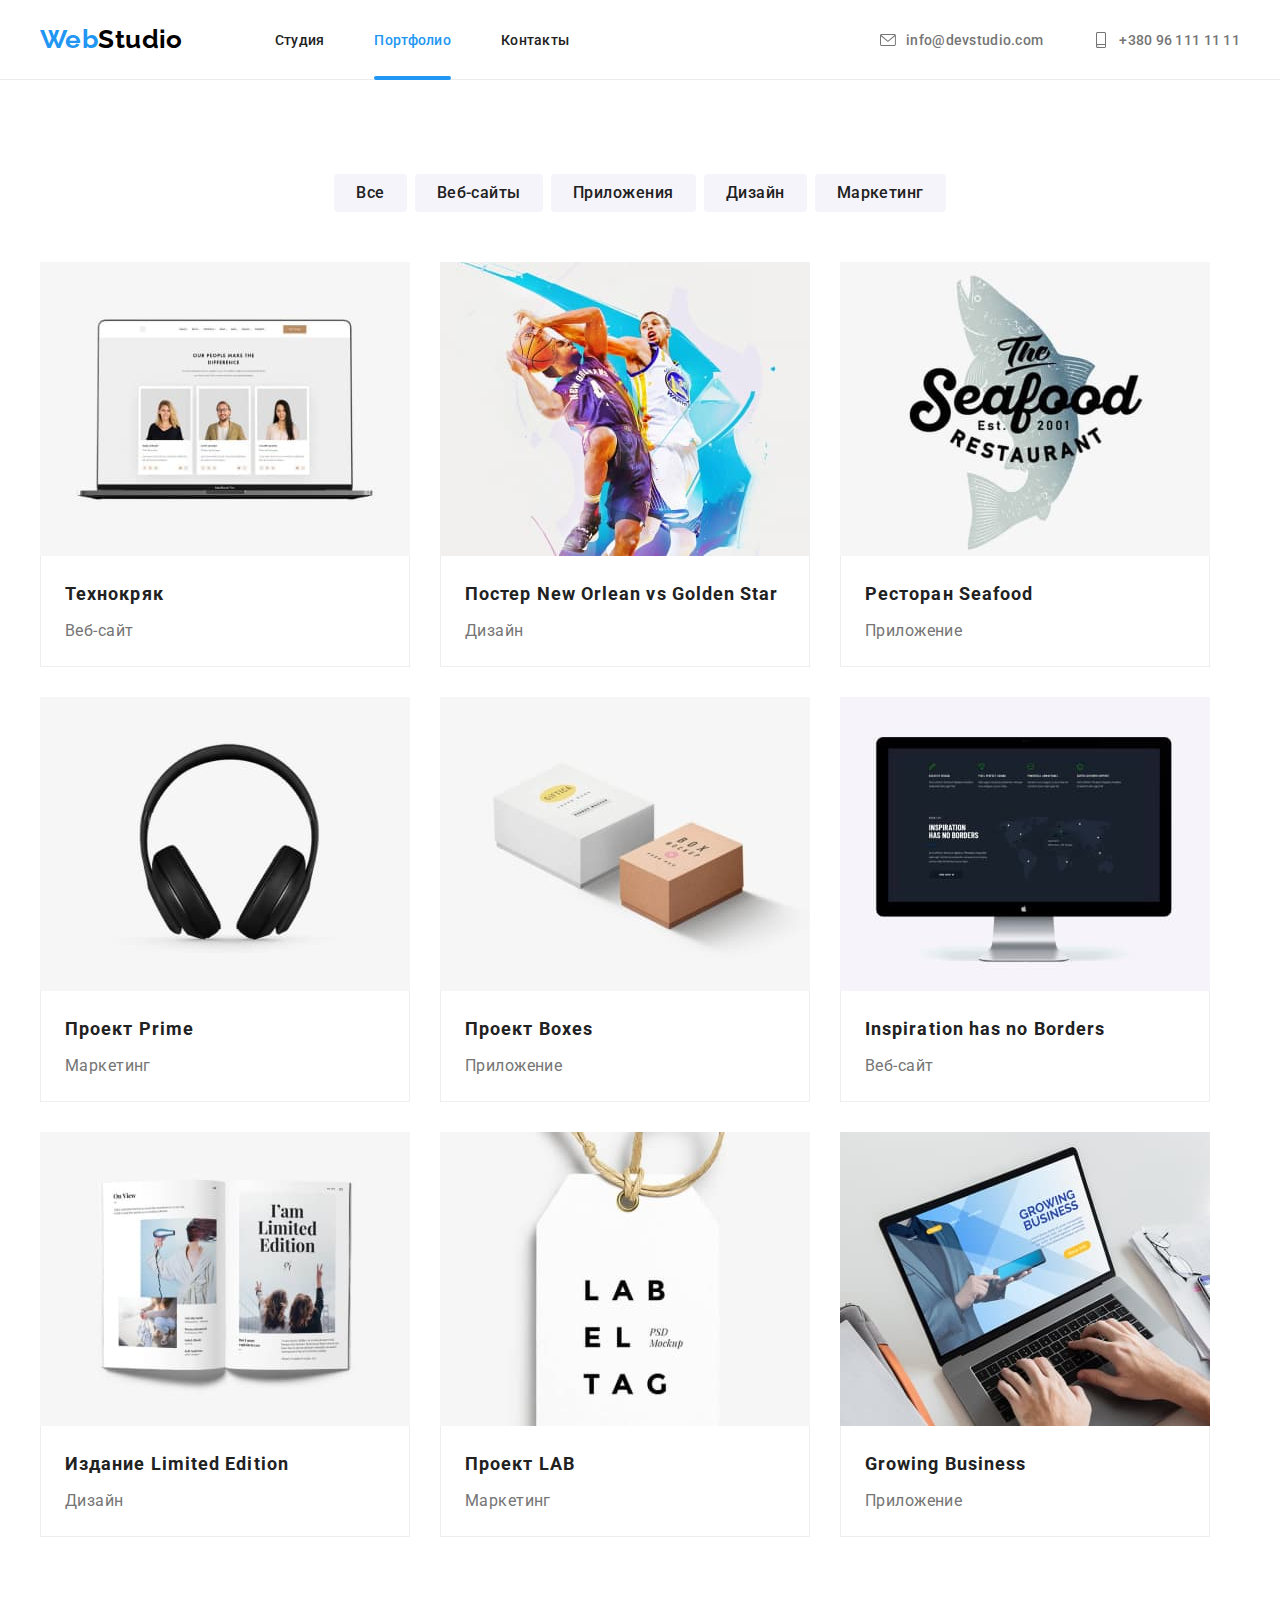
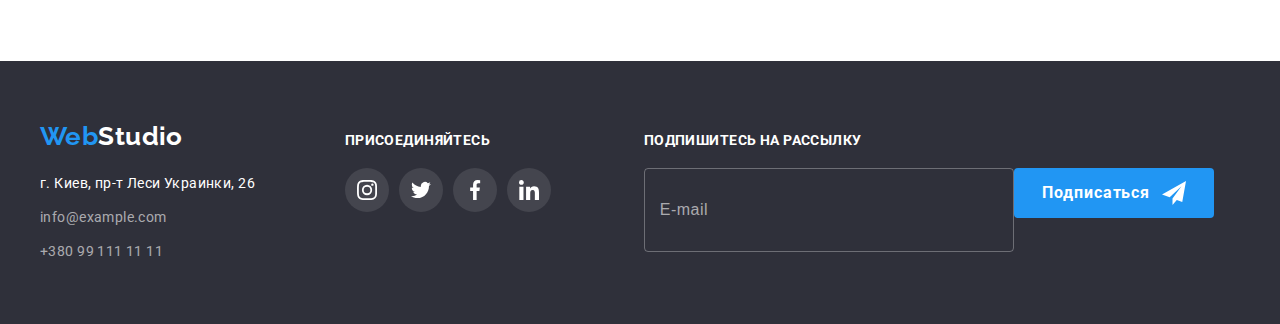
==== portfolio.html @ 71ddb33f "добавляет настройки json для sass compiler" ====
<!DOCTYPE html>
<html lang="ru">
  <head>
    <meta charset="UTF-8" />
    <meta name="viewport" content="width=device-width, initial-scale=1.0" />
    <title>Портфолио</title>
    <link
      rel="stylesheet"
      href="https://cdnjs.cloudflare.com/ajax/libs/modern-normalize/1.0.0/modern-normalize.css"
      integrity="sha512-Zx6MlUMKSVJoQ+83OwhdILe8cSEsCzfqThJd7J/VA2UrK6Ctj85p+xzqfyuNXE5B1k25uUdmJ2OzItbBy9GHAQ=="
      crossorigin="anonymous"
    />
    <link rel="preconnect" href="https://fonts.gstatic.com" />
    <link
      href="https://fonts.googleapis.com/css2?family=Raleway:wght@700&family=Roboto:wght@400;500;700;900&display=swap"
      rel="stylesheet"
    />
    <link rel="stylesheet" href="./css/styles.css" />
  </head>
  <body>
    <!-- HEADER -->
    <header>
      <div class="header-container">
        <nav class="nav-container">
          <a href="./index.html" class="logo link"
            >Web<span class="logo-second-part">Studio</span></a
          >
          <ul class="site-navigation list">
            <li class="items">
              <a href="./index.html" class="link">Студия</a>
            </li>
            <li class="items">
              <a href="./portfolio.html" class="link active">Портфолио</a>
            </li>
            <li class="items"><a href="" class="link">Контакты</a></li>
          </ul>
        </nav>
        <ul class="contacts list">
          <li class="items">
            <a href="mailto:info@devstudio.com" class="link">
              <svg class="icons">
                <use href="./img/studio/svg/sprite.svg#icon-envelope"></use>
              </svg>
              info@devstudio.com</a
            >
          </li>
          <li class="items">
            <a href="tel:+380961111111" class="link">
              <svg class="icons">
                <use href="./img/studio/svg/sprite.svg#icon-smartphone"></use>
              </svg>
              +380 96 111 11 11</a
            >
          </li>
        </ul>
      </div>
    </header>
    <!-- OUR PROJECTS -->
    <main class="portfolio-section">
      <div class="portfolio-container">
        <h1 class="visually-hidden">Наши проекты</h1>
        <ul class="filter list">
          <li class="items">
            <button type="button" class="modal-button">Все</button>
          </li>
          <li class="items">
            <button type="button" class="modal-button">Веб-сайты</button>
          </li>
          <li class="items">
            <button type="button" class="modal-button">Приложения</button>
          </li>
          <li class="items">
            <button type="button" class="modal-button">Дизайн</button>
          </li>
          <li class="items">
            <button type="button" class="modal-button">Маркетинг</button>
          </li>
        </ul>
        <ul class="examples list">
          <li class="items">
            <a href="" target="_blank" class="link">
              <div class="wrapper">
                <img
                  src="./img/portfolio/our-projects/technokryack.jpg"
                  alt="Пример веб-сайта Технокряк"
                  width="370"
                  height="294"
                />
                <p class="overlay">
                  Технокряк это современная площадка распространения
                  коронавируса. Компании используют эту платформу для цифрового
                  шпионажа и атак на защищённые сервера конкурентов.
                </p>
              </div>
              <div class="card-content">
                <h2 class="title">Технокряк</h2>
                <p>Веб-сайт</p>
              </div>
            </a>
          </li>
          <li class="items">
            <a href="" target="_blank" class="link">
              <div class="wrapper">
                <img
                  src="./img/portfolio/our-projects/newOrleanVsGoldenStar.jpg"
                  alt="Дизайн баскетбольного постера"
                  width="370"
                  height="294"
                />
                <p class="overlay">
                  Технокряк это современная площадка распространения
                  коронавируса. Компании используют эту платформу для цифрового
                  шпионажа и атак на защищённые сервера конкурентов.
                </p>
              </div>
              <div class="card-content">
                <h2 class="title">Постер New Orlean vs Golden Star</h2>
                <p>Дизайн</p>
              </div>
            </a>
          </li>
          <li class="items">
            <a href="" target="_blank" class="link">
              <div class="wrapper">
                <img
                  src="./img/portfolio/our-projects/seafood.jpg"
                  alt="Пример приложения для ресторана"
                  width="370"
                  height="294"
                />
                <p class="overlay">
                  Технокряк это современная площадка распространения
                  коронавируса. Компании используют эту платформу для цифрового
                  шпионажа и атак на защищённые сервера конкурентов.
                </p>
              </div>
              <div class="card-content">
                <h2 class="title">Ресторан Seafood</h2>
                <p>Приложение</p>
              </div>
            </a>
          </li>
          <li class="items">
            <a href="" target="_blank" class="link">
              <div class="wrapper">
                <img
                  src="./img/portfolio/our-projects/prime.jpg"
                  alt="Черные полноразмерные наушники"
                  width="370"
                  height="294"
                />
                <p class="overlay">
                  Технокряк это современная площадка распространения
                  коронавируса. Компании используют эту платформу для цифрового
                  шпионажа и атак на защищённые сервера конкурентов.
                </p>
              </div>
              <div class="card-content">
                <h2 class="title">Проект Prime</h2>
                <p>Маркетинг</p>
              </div>
            </a>
          </li>
          <li class="items">
            <a href="" target="_blank" class="link">
              <div class="wrapper">
                <img
                  src="./img/portfolio/our-projects/boxes.jpg"
                  alt="Две коробки разного объема"
                  width="370"
                  height="294"
                />
                <p class="overlay">
                  Технокряк это современная площадка распространения
                  коронавируса. Компании используют эту платформу для цифрового
                  шпионажа и атак на защищённые сервера конкурентов.
                </p>
              </div>
              <div class="card-content">
                <h2 class="title">Проект Boxes</h2>
                <p>Приложение</p>
              </div>
            </a>
          </li>
          <li class="items">
            <a href="" target="_blank" class="link">
              <div class="wrapper">
                <img
                  src="./img/portfolio/our-projects/inspirationHasNoBorder.jpg"
                  alt="Пример веб-сайта"
                  width="370"
                  height="294"
                />
                <p class="overlay">
                  Технокряк это современная площадка распространения
                  коронавируса. Компании используют эту платформу для цифрового
                  шпионажа и атак на защищённые сервера конкурентов.
                </p>
              </div>
              <div class="card-content">
                <h2 class="title">Inspiration has no Borders</h2>
                <p>Веб-сайт</p>
              </div>
            </a>
          </li>
          <li class="items">
            <a href="" target="_blank" class="link">
              <div class="wrapper">
                <img
                  src="./img/portfolio/our-projects/limitedEdition.jpg"
                  alt="Пример дизайна разворота книгм"
                  width="370"
                  height="294"
                />
                <p class="overlay">
                  Технокряк это современная площадка распространения
                  коронавируса. Компании используют эту платформу для цифрового
                  шпионажа и атак на защищённые сервера конкурентов.
                </p>
              </div>
              <div class="card-content">
                <h2 class="title">Издание Limited Edition</h2>
                <p>Дизайн</p>
              </div>
            </a>
          </li>
          <li class="items">
            <a href="" target="_blank" class="link">
              <div class="wrapper">
                <img
                  src="./img/portfolio/our-projects/lab.jpg"
                  alt="Бирка с текстом"
                  width="370"
                  height="294"
                />
                <p class="overlay">
                  Технокряк это современная площадка распространения
                  коронавируса. Компании используют эту платформу для цифрового
                  шпионажа и атак на защищённые сервера конкурентов.
                </p>
              </div>
              <div class="card-content">
                <h2 class="title">Проект LAB</h2>
                <p>Маркетинг</p>
              </div>
            </a>
          </li>
          <li class="items">
            <a href="" target="_blank" class="link">
              <div class="wrapper">
                <img
                  src="./img/portfolio/our-projects/growingBusiness.jpg"
                  alt="Изображено открытое приложение на ноутбуке"
                  width="370"
                  height="294"
                />
                <p class="overlay">
                  Технокряк это современная площадка распространения
                  коронавируса. Компании используют эту платформу для цифрового
                  шпионажа и атак на защищённые сервера конкурентов.
                </p>
              </div>
              <div class="card-content">
                <h2 class="title">Growing Business</h2>
                <p>Приложение</p>
              </div>
            </a>
          </li>
        </ul>
      </div>
    </main>
    <!-- FOOTER -->
    <footer class="footer">
      <div class="footer-container">
        <div class="address-container">
          <a href="./index.html" class="logo link"
            >Web<span class="logo-second-part">Studio</span></a
          >
          <address class="address">
            <p>г. Киев, пр-т Леси Украинки, 26</p>
          </address>
          <ul class="contacts list">
            <li class="items">
              <a href="mailto:info@example.com" class="link"
                >info@example.com</a
              >
            </li>
            <li class="items">
              <a href="tel:+380991111111" class="link">+380 99 111 11 11</a>
            </li>
          </ul>
        </div>
        <div class="social-container">
          <p class="text">Присоединяйтесь</p>
          <ul class="social-nets list">
            <li class="items">
              <a
                href="http://www.instagram.com"
                target="_blank"
                aria-label="Instagram"
                class="link"
              >
                <svg class="icons">
                  <use href="./img/studio/svg/sprite.svg#icon-instagram"></use>
                </svg>
              </a>
            </li>
            <li class="items">
              <a
                href="http://www.twitter.com"
                target="_blank"
                aria-label="Twitter"
                class="link"
              >
                <svg class="icons">
                  <use href="./img/studio/svg/sprite.svg#icon-twitter"></use>
                </svg>
              </a>
            </li>
            <li class="items">
              <a
                href="http://www.facebook.com"
                target="_blank"
                aria-label="Facebook"
                class="link"
              >
                <svg class="icons">
                  <use href="./img/studio/svg/sprite.svg#icon-facebook"></use>
                </svg>
              </a>
            </li>
            <li class="items">
              <a
                href="http://www.linkedin.com"
                target="_blank"
                aria-label="LinkedIn"
                class="link"
              >
                <svg class="icons">
                  <use href="./img/studio/svg/sprite.svg#icon-linkedin"></use>
                </svg>
              </a>
            </li>
          </ul>
        </div>
        <div class="form-container">
          <p class="text">Подпишитесь на рассылку</p>
          <form class="subscribe-form" name="subscribe_form">
            <input
              type="email"
              name="user-email"
              placeholder="E-mail"
              class="input"
            />
            <button type="submit" class="modal-button submit-button">
              Подписаться
              <svg class="icons">
                <use href="./img/studio/svg/sprite.svg#icon-send"></use>
              </svg>
            </button>
          </form>
        </div>
      </div>
    </footer>
  </body>
</html>
---- css/styles.css ----
/* ======= COLOR PALETTE ======= */

/* main text color:                         #757575; */
/* secondary text color:                    #212121; */
/* accent & first logo color:               #2196f3; */
/* second logo color
    on light background (black):            #000000; */
/* primary background color &
    second logo color on dark background &
    text on dark background (white):        #ffffff; */
/* secondary background color &
    background color for modal-button:      #f5f4fa; */
/* icons-logo-primary-color:                #afb1b8; */
/* contacts color:                          rgba(255, 255, 255, 0.6); */

:root {
  --main-text-color: #757575;
  --secondary-text-color: #212121;
  --accent-color: #2196f3;
  --black: #000000;
  --white: #ffffff;
  --secondary-background-color: #f5f4fa;
  --icons-logo-primary-color: #afb1b8;
  --contacts-color: rgba(255, 255, 255, 0.6);
  --time-function: cubic-bezier(0.4, 0, 0.2, 1);
}

body {
  font-family: "Roboto", sans-serif;
  font-style: normal;
  font-weight: 400;
  font-size: 14px;
  line-height: 1.714;
  letter-spacing: 0.03em;
  background-color: #ffffff;
  color: var(--main-text-color);
}

/* ======= UTILITE CLASSES ======= */
*,
*::before,
*::after {
  margin: 0;
  padding: 0;
}

img {
  display: block;
}

.link {
  text-decoration: none;
}

.list {
  list-style: none;
}

.title {
  margin-bottom: 50px;
  font-weight: 700;
  font-size: 36px;
  line-height: 1.167;
  text-align: center;
  color: var(--secondary-text-color);
}

.modal-button {
  height: 50px;
  background-color: var(--accent-color);
  color: var(--white);
  font-family: "Roboto", sans-serif;
  font-style: normal;
  font-weight: 700;
  font-size: 16px;
  line-height: 1.875;
  letter-spacing: 0.06em;
  border-radius: 4px;
  border: transparent;
  cursor: pointer;
}

.visually-hidden {
  position: absolute;
  width: 1px;
  height: 1px;
  margin: -1px;
  border: 0;
  padding: 0;
  clip: rect(0 0 0 0);
  overflow: hidden;
}
/* ======= END UTILITE CLASSES ======= */

/* ----------------------------------- */
/* ~             STUDIO              ~ */
/* ----------------------------------- */
/* ======= HEADER ======= */
header {
  position: relative;
}

header::after {
  content: "";
  display: block;
  position: absolute;
  bottom: 0;
  width: 100%;
  height: 1px;
  z-index: -1;
  background-color: #ececec;
}

.header-container {
  display: flex;
  width: 1200px;
  margin: 0 auto;
  padding: 0 15px;
  justify-content: space-between;
  align-items: center;
}

.nav-container {
  display: flex;
  align-items: center;
}

.site-navigation {
  display: flex;
}

.contacts {
  display: flex;
}
/* === LOGO ===*/
.logo.link {
  display: block;
  margin-right: 92px;
  padding: 24px 0 25px 0;
  font-family: "Raleway", sans-serif;
  font-weight: 700;
  font-size: 26px;
  line-height: 1.192;
  color: var(--accent-color);
}

.logo-second-part {
  color: var(--black);
}

/* === NAVIGATION & CONTACTS === */
.site-navigation > .items:not(:last-child) {
  margin-right: 50px;
}

.contacts > .items:not(:last-child) {
  margin-right: 50px;
}

.site-navigation .link {
  position: relative;
  display: block;
  padding: 32px 0;
  font-weight: 500;
  line-height: 1.143;
  letter-spacing: 0.02em;
  color: var(--secondary-text-color);
  transition: color 250ms var(--time-function);
}

.contacts .link {
  display: flex;
  align-items: center;
  padding: 32px 0;
  font-weight: 500;
  line-height: 1.143;
  letter-spacing: 0.02em;
  color: var(--main-text-color);
  fill: var(--main-text-color);
  transition: color 250ms var(--time-function), fill 250ms var(--time-function);
}

.site-navigation .link:hover,
.contacts .link:hover,
.site-navigation .link:focus,
.contacts .link:focus,
.site-navigation .link:active {
  color: var(--accent-color);
  fill: var(--accent-color);
}

.site-navigation .link.active {
  color: var(--accent-color);
}

.site-navigation .link.active::after {
  position: absolute;
  left: 0;
  bottom: 0;
  content: "";
  display: block;
  width: 100%;
  height: 4px;
  border-radius: 2px;
  background-color: var(--accent-color);
}

.contacts .icons {
  width: 16px;
  height: 16px;
  margin-right: 10px;
}

/* ======= END HEADER ======= */

/* ======= MAIN ======= */
/* ======= HERO ======= */
.hero-section {
  margin: 0 auto;
  max-width: 1600px;
  height: 600px;
  background-color: #c4c4c4;
  background-image: linear-gradient(
      rgba(47, 48, 58, 0.4),
      rgba(47, 48, 58, 0.4)
    ),
    url("../img/studio/hero/hero-background.jpg");
}

.hero-container {
  width: 630px;
  height: 100%;
  margin: 0 auto;
  padding: 200px 0;
}

.hero-container .title {
  margin: 0 auto 22px auto;
  font-weight: 900;
  font-size: 44px;
  line-height: 1.364;
  letter-spacing: 0.06em;
  text-transform: uppercase;
  color: var(--white);
}

.hero-container > .modal-button {
  display: block;
  min-width: 200px;
  margin-left: auto;
  margin-right: auto;
  padding: 10px 32px;
}

/* ======= OUR ADVANTAGES ======= */
.advantages-section {
  padding: 94px 0;
}

.advantages-container {
  width: 1200px;
  margin: 0 auto;
  padding: 0 15px;
}

.advantages-list {
  display: flex;
}

.advantages-list > .items {
  width: 270px;
}

.advantages-list > .items::before {
  display: block;
  content: "";
  height: 120px;
  margin-bottom: 30px;
  background-color: var(--secondary-background-color);
  background-repeat: no-repeat;
  background-position: center;
}

.advantages-list > .items:not(:last-child) {
  margin-right: 30px;
}

.antenna::before {
  background-image: url("../img/studio/our-advantages/antenna.svg");
}

.clock::before {
  background-image: url("../img/studio/our-advantages/clock.svg");
}

.diagram::before {
  background-image: url("../img/studio/our-advantages/diagram.svg");
}

.astronaut::before {
  background-image: url("../img/studio/our-advantages/astronaut.svg");
}

.advantages-list .title {
  margin-bottom: 10px;
  font-size: 14px;
  line-height: 1.143;
  text-align: unset;
  text-transform: uppercase;
  max-height: 100%;
}

.advantages-list .items > p {
  height: 75px;
}

/* ======= OUR JOB ======= */
.job-section {
  padding-bottom: 94px;
}

.job-container {
  width: 1200px;
  margin: 0 auto;
  padding: 0 15px;
}

.job-container .title {
  margin-bottom: 50px;
}

.job-list {
  display: flex;
}

.job-list > .items {
  position: relative;
}

.job-list > .items:not(:last-child) {
  margin-right: 30px;
}

.job-list > .items .title {
  position: absolute;
  bottom: 0;
  margin-bottom: 0;
  width: 100%;
  padding: 27px 0;
  font-size: 14px;
  line-height: 1.143;
  text-align: center;
  text-transform: uppercase;
  color: var(--white);
  background-color: rgba(47, 48, 58, 0.8);
}
/* ======= OUR TEAM ======= */
.team-section {
  padding: 94px 0;
  background-color: var(--secondary-background-color);
}

.team-container {
  width: 1200px;
  margin: 0 auto;
  padding: 0 15px;
}

.team-list {
  display: flex;
}

.team-list > .members:not(:last-child) {
  margin-right: 30px;
}

.team-list > .members {
  width: 270px;
  border-bottom-left-radius: 4px;
  border-bottom-right-radius: 4px;
  overflow: hidden;
  background-color: var(--white);
  box-shadow: 0px 1px 3px rgba(0, 0, 0, 0.12), 0px 1px 1px rgba(0, 0, 0, 0.14),
    0px 2px 1px rgba(0, 0, 0, 0.2);
}

.members-content {
  padding: 30px 0;
}

.members-content > .title {
  margin: 0 auto 10px auto;
  font-weight: 500;
  font-size: 16px;
  line-height: 1.188;
}

.members-content > p {
  margin: 0 auto 16px auto;
  font-size: 16px;
  line-height: 1.188;
  text-align: center;
}

.social-nets {
  display: flex;
  margin: 0 32px;
}

.social-nets > .items:not(:last-child) {
  margin-right: 10px;
}

.social-nets .icons {
  width: 20px;
  height: 20px;
}

.social-nets .link {
  display: flex;
  align-items: center;
  justify-content: center;
  width: 44px;
  height: 44px;
  background-color: var(--white);
  fill: var(--icons-logo-primary-color);
  border-radius: 50%;
  transition: background-color 250ms var(--time-function),
    fill 250ms var(--time-function);
}

.social-nets .link:hover,
.social-nets .link:focus {
  background-color: var(--accent-color);
  fill: var(--white);
}

/* ======= PERMANENT CLIENTS =======*/
.clients-section {
  padding: 94px 0;
}

.clients-container {
  width: 1200px;
  margin: 0 auto;
  padding: 0 15px;
}

.clients {
  display: flex;
  justify-content: space-between;
}

.clients .link {
  display: flex;
  justify-content: center;
  align-items: center;
  width: 170px;
  height: 90px;
  border: 1px solid #afb1b8;
  fill: var(--icons-logo-primary-color);
  border-radius: 4px;
  transition: border-color 250ms var(--time-function),
    fill 250ms var(--time-function);
}

.clients .icons {
  width: 88px;
  height: 52px;
}

.clients .link:hover,
.clients .link:focus {
  outline: none;
  border-color: var(--accent-color);
  fill: var(--accent-color);
}

/* ======= END MAIN ======= */

/* ======= FOOTER ======= */
.footer {
  background-color: #2f303a;
}

.footer-container {
  display: flex;
  align-items: baseline;
  width: 1200px;
  margin: 0 auto;
  padding: 60px 15px;
}

.address-container {
  display: flex;
  flex-direction: column;
  /* когда будут добавлены все элементы футера,
  то margin у контейнеров заменить
  на justify-content: space-between*/
  margin-right: 70px;
}

.social-container {
  margin-right: 93px;
}

.social-container > .social-nets {
  margin: 0;
}

.footer .contacts {
  display: flex;
  flex-direction: column;
}

.footer .contacts > .items:not(:last-child) {
  margin-bottom: 10px;
}

/* === LOGO === */
.footer .logo {
  padding: 0;
  margin-bottom: 20px;
}

.footer .logo-second-part {
  color: var(--white);
}

/* === ADDRESS === */
.address {
  margin-bottom: 10px;
  font-style: normal;
  line-height: 1.714;
  color: var(--white);
}

/* === CONTACTS === */
.footer .contacts .link {
  padding: 0;
  font-weight: 400;
  line-height: 1.714;
  letter-spacing: 0.03em;
  color: var(--contacts-color);
}

.footer .contacts .link:hover,
.footer .contacts .link:focus {
  color: var(--accent-color);
}

/* === SOCIAL NETS ===*/
.footer-container .text {
  margin-bottom: 20px;
  text-transform: uppercase;
  font-weight: 700;
  line-height: 1.143;
  color: var(--white);
}

.social-container .link {
  background-color: #ffffff1a;
  fill: var(--white);
}

/* === SUBSCRIBE FORM === */
.subscribe-form {
  display: flex;
  width: 570px;
  justify-content: space-between;
}

.subscribe-form .input {
  width: 358px;
  height: 50px;
  padding: 16px 15px;
  background-color: transparent;
  border: 1px solid rgba(255, 255, 255, 0.3);
  border-radius: 4px;
  font-size: 16px;
  line-height: 1.25;
  letter-spacing: 0.03em;
  color: var(--white);
  transition: border-color 250ms var(--time-function);
}

.subscribe-form .input:focus,
.subscribe-form .input:active {
  outline: none;
  border-color: var(--accent-color);
}

.subscribe-form .input::placeholder {
  font-size: 16px;
  line-height: 1.25;
  letter-spacing: 0.03em;
  color: rgba(255, 255, 255, 0.6);
}

.submit-button.modal-button {
  display: inline-flex;
  min-width: 200px;
  padding: 10px 28px;
  align-items: center;
  justify-content: space-between;
}

.subscribe-form .icons {
  width: 24px;
  height: 24px;
  fill: var(--white);
}

/* ======= END FOOTER ======= */

/* ======= MODAL-WINDOW ======= */
.backdrop {
  position: fixed;
  top: 0;
  left: 0;
  width: 100%;
  height: 100%;
  background-color: rgba(0, 0, 0, 0.2);
  transition: opacity 250ms var(--time-function),
    visibility 250ms var(--time-function),
    pointer-events 250ms var(--time-function);
}

.backdrop.is-hidden {
  opacity: 0;
  visibility: hidden;
  pointer-events: none;
  transition: opacity 250ms var(--time-function) 500ms,
    visibility 250ms var(--time-function) 5000ms,
    pointer-events 250ms var(--time-function) 500ms;
}

.modal {
  position: absolute;
  top: 50%;
  left: 50%;
  transform: translate(-50%, -50%);
  opacity: 1;
  visibility: visible;
  pointer-events: all;
  width: 528px;
  height: 580px;
  padding: 40px;
  background-color: var(--white);
  box-shadow: 0px 1px 3px rgba(0, 0, 0, 0.12), 0px 1px 1px rgba(0, 0, 0, 0.14),
    0px 2px 1px rgba(0, 0, 0, 0.2);
  border-radius: 4px;
  transition: transform 500ms var(--time-function) 250ms,
    opacity 500ms var(--time-function) 250ms,
    visibility 500ms var(--time-function) 250ms,
    pointer-events 500ms var(--time-function) 250ms;
}

.backdrop.is-hidden .modal {
  transform: translate(-50%, -200%);
  opacity: 0;
  visibility: hidden;
  pointer-events: none;
  transition: transform 500ms var(--time-function),
    opacity 500ms var(--time-function), visibility 500ms var(--time-function),
    pointer-events 500ms var(--time-function);
}

.close-button > .icons {
  width: 11px;
  height: 11px;
}

.close-button {
  position: absolute;
  top: 8px;
  right: 8px;
  width: 30px;
  height: 30px;
  background-color: var(--white);
  border: 1px solid rgba(0, 0, 0, 0.1);
  border-radius: 50%;
  cursor: pointer;
  transition: fill 250ms var(--time-function);
}

.close-button:hover,
.close-button:focus,
.close-button:active {
  fill: var(--accent-color);
}

.modal .title {
  margin: 0 auto;
  font-size: 20px;
  line-height: 1.15;
  margin-bottom: 12px;
}

.inputs-group {
  display: flex;
  flex-direction: column;
}

.input-wrapper {
  position: relative;
  margin-bottom: 10px;
}

.input-wrapper > .icons {
  position: absolute;
  left: 12px;
  top: 50%;
  transform: translateY(-50%);
  width: 18px;
  height: 18px;
}

.inputs-group .text-label {
  display: block;
  margin-bottom: 4px;
  font-size: 12px;
  line-height: 1.167;
  letter-spacing: 0.01em;
}

.input-wrapper .input,
.inputs-group .comment {
  width: 100%;
  height: 40px;
  background-color: transparent;
  border: 1px solid rgba(33, 33, 33, 0.2);
  border-radius: 4px;
  transition: border-color 250ms var(--time-function);
}

.input-wrapper .icons {
  transition: fill 250ms var(--time-function);
}

.input.comment {
  margin-bottom: 20px;
}

.comment::placeholder {
  font-size: 12px;
  line-height: 1.167;
  letter-spacing: 0.01em;
  color: rgba(117, 117, 117, 0.5);
}

.input-wrapper .input:active,
.inputs-group .comment:active,
.input-wrapper .input:focus,
.inputs-group .comment:focus {
  outline: none;
  border-color: var(--accent-color);
}

.input-wrapper .input:active ~ .icons,
.input-wrapper .input:focus ~ .icons {
  fill: var(--accent-color);
}

.input-wrapper .input {
  padding-left: 42px;
  font-size: 16px;
  color: var(--secondary-text-color);
}

.inputs-group .comment {
  padding: 12px 16px;
  height: 120px;
  resize: none;
  color: var(--secondary-text-color);
}

.checkbox-label {
  display: flex;
  padding: 0 11px 0 12px;
  margin-bottom: 30px;
}

.custom-checkbox {
  align-self: center;
  order: -1;
  width: 16px;
  height: 16px;
  margin-right: 8px;
  background-color: transparent;
  background-image: url("../img/studio/svg/icon-uncheked.svg");
  transition: background-color 250ms var(--time-function);
}

.checkbox:checked + .custom-checkbox {
  background-color: var(--accent-color);
  background-image: url("../img/studio/svg/icon-checked.svg");
  background-origin: border-box;
  border: transparent;
}

.checkbox-text-label {
  color: var(--accent-color);
  text-decoration-line: underline;
}

.modal .modal-button {
  display: block;
  margin: 0 auto;
}

/* ======= END MODAL-WINDOW ======= */
/* ----------------------------------- */
/* ~            END STUDIO           ~ */
/* ----------------------------------- */

/* ----------------------------------- */
/* ~            PORTFOLIO            ~ */
/* ----------------------------------- */
/* ======= OUR PROJECTS ======= */
.portfolio-section {
  padding: 94px 0;
}

.portfolio-container {
  width: 1200px;
  margin: 0 auto;
  padding: 0 15px;
}

.filter {
  display: flex;
  justify-content: center;
  margin-bottom: 50px;
}

.filter > .items:not(:last-child) {
  margin-right: 8px;
}

.filter .modal-button {
  padding: 6px 22px;
  height: 38px;
  background-color: var(--secondary-background-color);
  color: var(--secondary-text-color);
  font-weight: 500;
  font-size: 16px;
  line-height: 1.625;
  letter-spacing: 0.03em;
  transition: color 250ms var(--time-function),
    background-color 250ms var(--time-function),
    box-shadow 250ms var(--time-function);
}

.filter .modal-button:hover,
.filter .modal-button:focus,
.filter .modal-button:active {
  background-color: var(--accent-color);
  color: var(--white);
  box-shadow: 0px 3px 1px rgba(0, 0, 0, 0.1), 0px 1px 2px rgba(0, 0, 0, 0.08),
    0px 2px 2px rgba(0, 0, 0, 0.12);
}

.examples {
  display: flex;
  flex-wrap: wrap;
}

.examples > .items {
  width: 370px;
  margin-right: 30px;
  margin-bottom: 30px;
  background-color: var(--white);
}

.examples .link {
  display: block;
  color: var(--main-text-color);
  font-size: 16px;
  line-height: 1.875;
  box-shadow: none;
  transition: box-shadow 250ms var(--time-function);
}

.examples .link:hover {
  box-shadow: 0px 1px 1px rgba(0, 0, 0, 0.12), 0px 4px 4px rgba(0, 0, 0, 0.06),
    1px 4px 6px rgba(0, 0, 0, 0.16);
}

.examples > .items:nth-child(3n) {
  margin-right: 0px;
}

.examples .wrapper {
  position: relative;
  overflow: hidden;
}

.examples .overlay {
  position: absolute;
  top: 0;
  left: 0;
  width: 100%;
  height: 100%;
  padding: 64px 24px;
  background-color: rgba(33, 150, 243, 0.9);
  font-size: 18px;
  line-height: 1.556;
  color: var(--white);
  transform: translateY(100%);
  transition: transform 250ms var(--time-function);
}

.examples .link:hover .overlay {
  transform: translateY(0);
}

.card-content {
  padding: 20px 24px;
  border-right: 1px solid #eeeeee;
  border-bottom: 1px solid #eeeeee;
  border-left: 1px solid #eeeeee;
}

.card-content .title {
  font-size: 18px;
  line-height: 2;
  letter-spacing: 0.06em;
  text-align: unset;
  margin-bottom: 4px;
}

/* ======= END OUR PROJECTS ======= */
/* ----------------------------------- */
/* ~         END   PORTFOLIO         ~ */
/* ----------------------------------- */
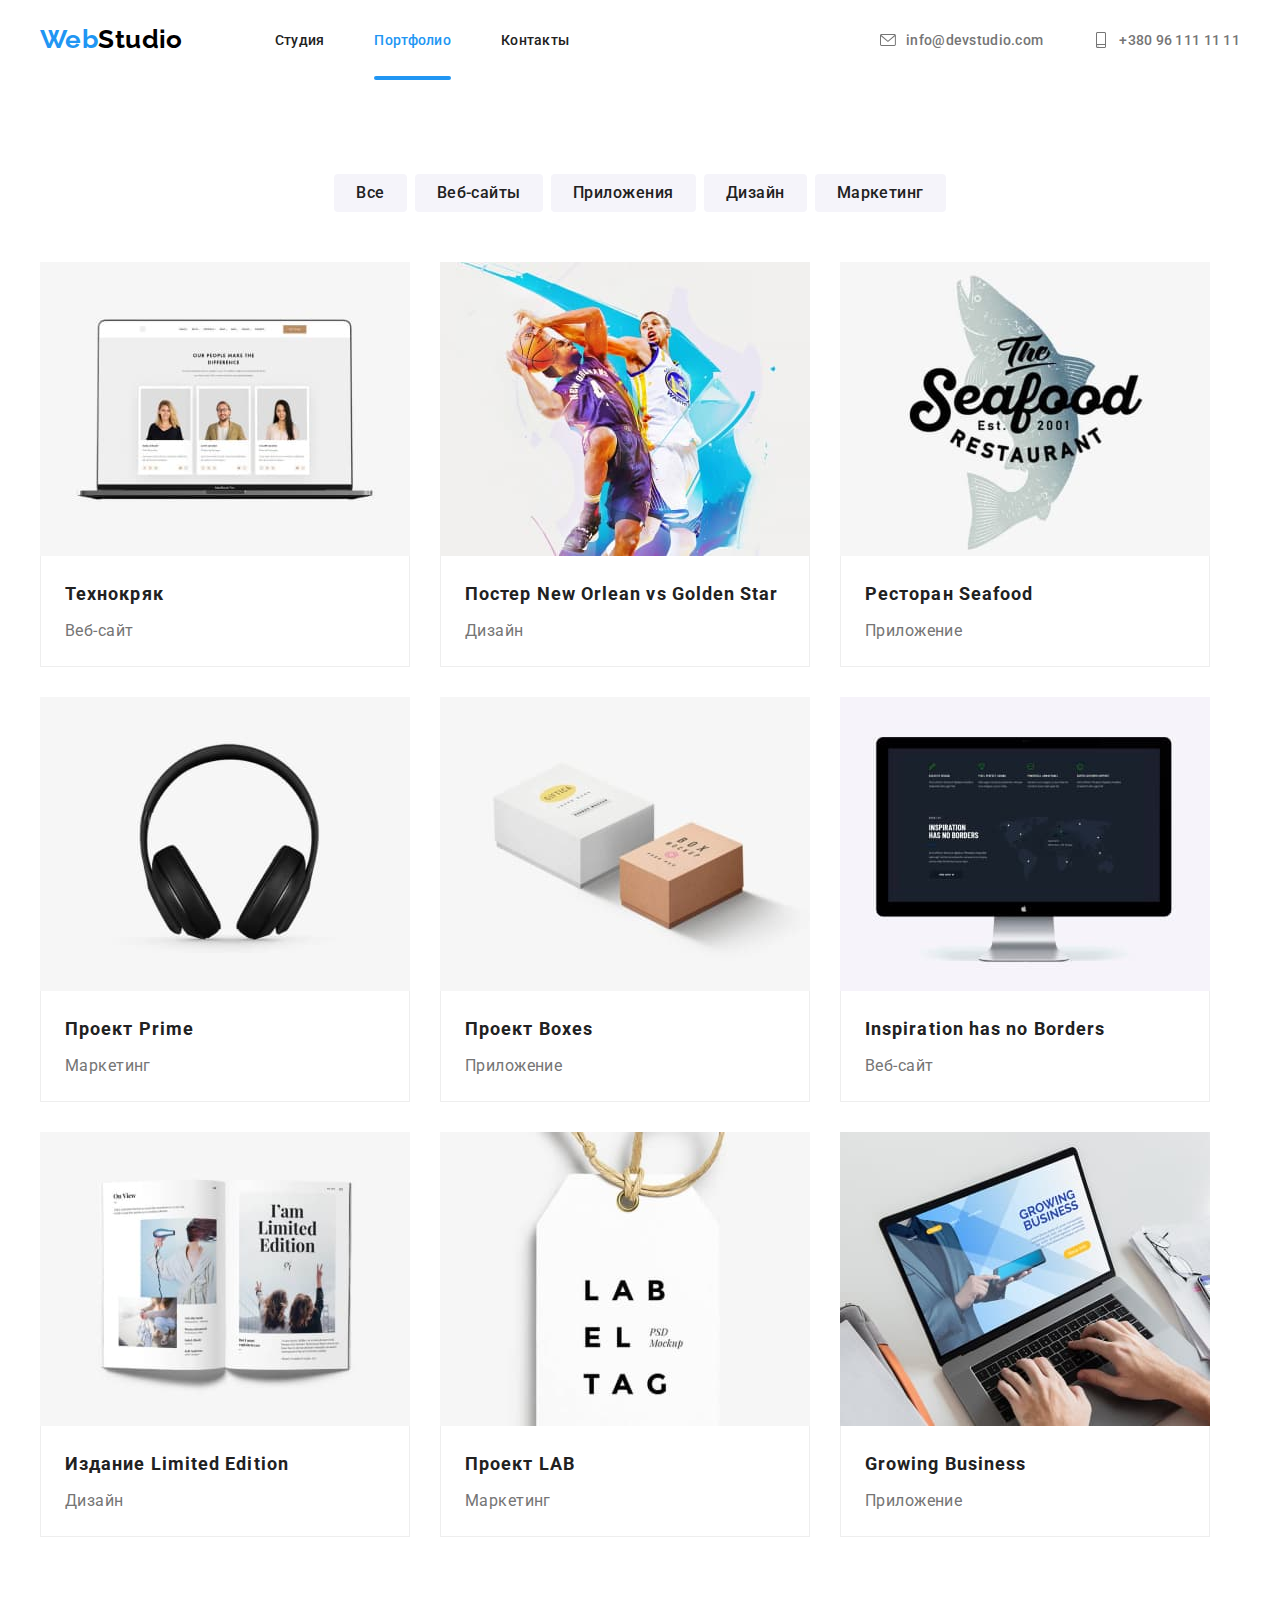
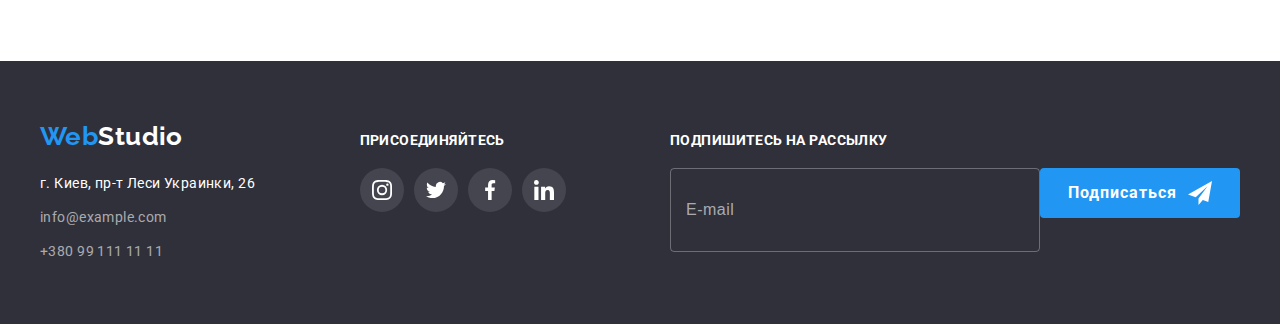
==== commit 94ee50de: "оформляет сайт с помощью препроцессора sass" ====
--- a/portfolio.html
+++ b/portfolio.html
@@ -15,7 +15,7 @@
       href="https://fonts.googleapis.com/css2?family=Raleway:wght@700&family=Roboto:wght@400;500;700;900&display=swap"
       rel="stylesheet"
     />
-    <link rel="stylesheet" href="./css/styles.css" />
+    <link rel="stylesheet" href="./css/main.min.css">
   </head>
   <body>
     <!-- HEADER -->
@@ -56,8 +56,8 @@
       </div>
     </header>
     <!-- OUR PROJECTS -->
-    <main class="portfolio-section">
-      <div class="portfolio-container">
+    <main class="section">
+      <div class="container">
         <h1 class="visually-hidden">Наши проекты</h1>
         <ul class="filter list">
           <li class="items">
@@ -271,7 +271,7 @@
     </main>
     <!-- FOOTER -->
     <footer class="footer">
-      <div class="footer-container">
+      <div class="footer container">
         <div class="address-container">
           <a href="./index.html" class="logo link"
             >Web<span class="logo-second-part">Studio</span></a
--- a/css/main.min.css
+++ b/css/main.min.css
@@ -0,0 +1,2 @@
+body{font-family:"Roboto", sans-serif;font-style:normal;font-weight:400;font-size:14px;line-height:1.714;letter-spacing:0.03em;background-color:#fff;color:#757575}*,*::before,*::after{margin:0;padding:0}img{display:block}.link{text-decoration:none}.list{list-style:none}.section{padding:94px 0}.container{width:1200px;margin:0 auto;padding:0 15px}.site-navigation .link,.contacts .link{font-weight:500;line-height:1.143;letter-spacing:0.02em}.address-container .address,.address-container .contacts .link{font-weight:400;line-height:1.714;letter-spacing:0.03em}.visually-hidden{position:absolute;width:1px;height:1px;margin:-1px;border:0;padding:0;clip:rect(0 0 0 0);overflow:hidden}.logo{display:block;margin-right:92px;padding:24px 0 25px 0;font-family:"Raleway", sans-serif;font-weight:700;font-size:26px;line-height:1.192;color:#2196f3}.logo-second-part{color:#000}.advantages-list .title,.job.title,.team.title,.members-content .title,.clients-title,.card-content .title{margin-bottom:50px;font-weight:700;font-size:36px;line-height:1.167;text-align:center;color:#212121}.hero-container .modal-button,.subscribe-form .submit-button,.modal .submit-button,.filter .modal-button{height:50px;background-color:#2196f3;color:#fff;font-family:"Roboto", sans-serif;font-style:normal;font-weight:700;font-size:16px;line-height:1.875;letter-spacing:0.06em;border-radius:4px;border:transparent;cursor:pointer}.social-nets{display:-webkit-box;display:-ms-flexbox;display:flex;-webkit-box-pack:center;-ms-flex-pack:center;justify-content:center}.social-nets .items:not(:last-child){margin-right:10px}.social-nets .icons{width:20px;height:20px}.social-nets .link{display:-webkit-box;display:-ms-flexbox;display:flex;-webkit-box-align:center;-ms-flex-align:center;align-items:center;-webkit-box-pack:center;-ms-flex-pack:center;justify-content:center;width:44px;height:44px;background-color:#fff;fill:#afb1b8;border-radius:50%;-webkit-transition-property:background-color, fill;transition-property:background-color, fill;-webkit-transition-duration:250ms;transition-duration:250ms;-webkit-transition-timing-function:cubic-bezier(0.4, 0, 0.2, 1);transition-timing-function:cubic-bezier(0.4, 0, 0.2, 1)}.social-nets .link:hover,.social-nets .link:focus{background-color:#2196f3;fill:#fff}.subscribe-form .input,.input-wrapper .input{width:358px;height:50px;padding:16px 15px;background-color:transparent;border:1px solid rgba(255,255,255,0.3);border-radius:4px;font-size:16px;line-height:1.25;letter-spacing:0.03em;color:#fff;-webkit-transition-property:border-color;transition-property:border-color;-webkit-transition-duration:250ms;transition-duration:250ms;-webkit-transition-timing-function:cubic-bezier(0.4, 0, 0.2, 1);transition-timing-function:cubic-bezier(0.4, 0, 0.2, 1)}.subscribe-form .input:focus,.input-wrapper .input:focus,.subscribe-form .input:active,.input-wrapper .input:active{outline:none;border-color:#2196f3}.close-button{position:absolute;top:8px;right:8px;width:30px;height:30px;background-color:#fff;border:1px solid rgba(0,0,0,0.1);border-radius:50%;cursor:pointer;-webkit-transition-property:fill;transition-property:fill;-webkit-transition-duration:250ms;transition-duration:250ms;-webkit-transition-timing-function:cubic-bezier(0.4, 0, 0.2, 1);transition-timing-function:cubic-bezier(0.4, 0, 0.2, 1)}.close-button:hover,.close-button:focus,.close-button:active{fill:#2196f3}.close-button .icons{width:11px;height:11px}.checkbox:checked+.custom-checkbox,.checkbox:not(:checked)+.custom-checkbox{-ms-flex-item-align:center;-ms-grid-row-align:center;align-self:center;-webkit-box-ordinal-group:0;-ms-flex-order:-1;order:-1;width:16px;height:16px;margin-right:8px;background-color:transparent;background-image:url("../img/studio/svg/icon-uncheked.svg");-webkit-transition:background-color 250ms var(--time-function);transition:background-color 250ms var(--time-function)}.header{position:relative}.header::after{content:"";display:block;position:absolute;z-index:-1;bottom:0;width:100%;height:1px;background-color:#ececec}.header-container{display:-webkit-box;display:-ms-flexbox;display:flex;-webkit-box-align:center;-ms-flex-align:center;align-items:center;-webkit-box-pack:justify;-ms-flex-pack:justify;justify-content:space-between;width:1200px;margin:0 auto;padding:0 15px}.nav-container{display:-webkit-box;display:-ms-flexbox;display:flex;-webkit-box-align:center;-ms-flex-align:center;align-items:center}.site-navigation,.contacts{display:-webkit-box;display:-ms-flexbox;display:flex}.site-navigation .items:not(:last-child),.contacts .items:not(:last-child){margin-right:50px}.site-navigation .link,.contacts .link{padding-top:32px;padding-bottom:32px;-webkit-transition-property:color;transition-property:color;-webkit-transition-duration:250ms;transition-duration:250ms;-webkit-transition-timing-function:cubic-bezier(0.4, 0, 0.2, 1);transition-timing-function:cubic-bezier(0.4, 0, 0.2, 1)}.site-navigation .link:hover,.site-navigation .link:focus,.site-navigation .link:active,.contacts .link:hover,.contacts .link:focus,.contacts .link:active{color:#2196f3;fill:#2196f3}.site-navigation .link.active,.contacts .link.active{color:#2196f3}.site-navigation .link.active::after,.contacts .link.active::after{position:absolute;left:0;bottom:0;content:"";display:block;width:100%;height:4px;border-radius:2px;background-color:#2196f3}.site-navigation .link{position:relative;display:block;color:#212121}.contacts .link{display:-webkit-box;display:-ms-flexbox;display:flex;-webkit-box-align:center;-ms-flex-align:center;align-items:center;color:#757575;fill:#757575;-webkit-transition-property:color, fill;transition-property:color, fill}.contacts .link .icons{width:16px;height:16px;margin-right:10px}.hero-section{margin:0 auto;max-width:1600px;height:600px;background-color:#c4c4c4;background-image:-webkit-gradient(linear, left top, left bottom, from(rgba(47,48,58,0.4)), to(rgba(47,48,58,0.4))),url("../img/studio/hero/hero-background.jpg");background-image:linear-gradient(rgba(47,48,58,0.4), rgba(47,48,58,0.4)),url("../img/studio/hero/hero-background.jpg")}.hero-container{width:630px;height:100%;margin:0 auto;padding:200px 0}.hero-container .title{margin:0 auto 22px auto;font-weight:900;font-size:44px;line-height:1.364;letter-spacing:0.06em;text-align:center;text-transform:uppercase;color:#fff}.hero-container .modal-button{display:block;min-width:200px;margin:0 auto;padding:10px 32px}.advantages-list{display:-webkit-box;display:-ms-flexbox;display:flex}.advantages-list .items::before{display:block;content:"";height:120px;width:270px;margin-bottom:30px;background-color:#f5f4fa;background-repeat:no-repeat;background-position:center}.advantages-list .items:not(:last-child){margin-right:30px}.advantages-list .antenna::before{background-image:url("../img/studio/our-advantages/antenna.svg")}.advantages-list .clock::before{background-image:url("../img/studio/our-advantages/clock.svg")}.advantages-list .diagram::before{background-image:url("../img/studio/our-advantages/diagram.svg")}.advantages-list .astronaut::before{background-image:url("../img/studio/our-advantages/astronaut.svg")}.advantages-list .title{margin-bottom:10px;font-size:14px;line-height:1.143;text-align:unset;text-transform:uppercase}.advantages-list p{height:75px}.job.section{padding:0 0 94px 0}.job-label{position:absolute;bottom:0;margin-bottom:0;width:100%;padding:27px 0;font-size:14px;font-weight:700;line-height:1.143;text-align:center;text-transform:uppercase;color:#fff;background-color:rgba(47,48,58,0.8)}.job-list{display:-webkit-box;display:-ms-flexbox;display:flex}.job-list .items{position:relative}.job-list .items:not(:last-child){margin-right:30px}.team.section{background-color:#f5f4fa}.team-list{display:-webkit-box;display:-ms-flexbox;display:flex}.team-list .members{border-bottom-left-radius:4px;border-bottom-right-radius:4px;overflow:hidden;background-color:#fff;-webkit-box-shadow:0px 1px 3px rgba(0,0,0,0.12),0px 1px 1px rgba(0,0,0,0.14),0px 2px 1px rgba(0,0,0,0.2);box-shadow:0px 1px 3px rgba(0,0,0,0.12),0px 1px 1px rgba(0,0,0,0.14),0px 2px 1px rgba(0,0,0,0.2)}.team-list .members:not(:last-child){margin-right:30px}.members-content{padding:30px 0}.members-content .title{margin:0 auto 10px auto;font-weight:500;font-size:16px;line-height:1.188}.members-content p{margin:0 auto 16px auto;font-size:16px;line-height:1.188;text-align:center}.clients{display:-webkit-box;display:-ms-flexbox;display:flex;-webkit-box-pack:justify;-ms-flex-pack:justify;justify-content:space-between}.clients .icons{width:88px;height:52px}.clients .link{display:-webkit-box;display:-ms-flexbox;display:flex;-webkit-box-pack:center;-ms-flex-pack:center;justify-content:center;-webkit-box-align:center;-ms-flex-align:center;align-items:center;width:170px;height:90px;border:1px solid #afb1b8;fill:#afb1b8;border-radius:4px;-webkit-transition-property:border-color, fill;transition-property:border-color, fill;-webkit-transition-duration:250ms;transition-duration:250ms;-webkit-transition-timing-function:cubic-bezier(0.4, 0, 0.2, 1);transition-timing-function:cubic-bezier(0.4, 0, 0.2, 1)}.clients .link:hover,.clients .link:focus{outline:none;border-color:#2196f3;fill:#2196f3}.footer{background-color:#2f303a}.footer .container{display:-webkit-box;display:-ms-flexbox;display:flex;-webkit-box-align:baseline;-ms-flex-align:baseline;align-items:baseline;-webkit-box-pack:justify;-ms-flex-pack:justify;justify-content:space-between;padding:60px 15px}.address-container .logo{margin:0;padding:0;margin-bottom:20px}.address-container .logo-second-part{color:#fff}.address-container .address{margin-bottom:10px;font-style:normal;color:#fff}.address-container .contacts{display:-webkit-box;display:-ms-flexbox;display:flex;-webkit-box-orient:vertical;-webkit-box-direction:normal;-ms-flex-direction:column;flex-direction:column}.address-container .contacts .items:not(:last-child){margin-bottom:10px}.address-container .contacts .link{padding:0;color:rgba(255,255,255,0.6)}.address-container .contacts .link:hover,.address-container .contacts .link:focus{color:#2196f3}.social-container .text,.form-container .text{margin-bottom:20px;text-transform:uppercase;font-weight:700;line-height:1.143;color:#fff}.social-container .link{background-color:#ffffff1a;fill:#fff}.subscribe-form{display:-webkit-box;display:-ms-flexbox;display:flex;width:570px;-webkit-box-pack:justify;-ms-flex-pack:justify;justify-content:space-between}.subscribe-form .input::-webkit-input-placeholder{font-size:16px;line-height:1.25;letter-spacing:0.03em;color:rgba(255,255,255,0.6)}.subscribe-form .input:-ms-input-placeholder{font-size:16px;line-height:1.25;letter-spacing:0.03em;color:rgba(255,255,255,0.6)}.subscribe-form .input::-ms-input-placeholder{font-size:16px;line-height:1.25;letter-spacing:0.03em;color:rgba(255,255,255,0.6)}.subscribe-form .input::placeholder{font-size:16px;line-height:1.25;letter-spacing:0.03em;color:rgba(255,255,255,0.6)}.subscribe-form .submit-button{display:-webkit-inline-box;display:-ms-inline-flexbox;display:inline-flex;-webkit-box-align:center;-ms-flex-align:center;align-items:center;-webkit-box-pack:justify;-ms-flex-pack:justify;justify-content:space-between;padding:10px 28px;min-width:200px}.subscribe-form .submit-button .icons{width:24px;height:24px;fill:#fff}.backdrop{position:fixed;top:0;left:0;width:100%;height:100%;background-color:rgba(0,0,0,0.2);-webkit-transition-property:opacity, visibility, pointer-events;transition-property:opacity, visibility, pointer-events;-webkit-transition-duration:250ms;transition-duration:250ms;-webkit-transition-timing-function:cubic-bezier(0.4, 0, 0.2, 1);transition-timing-function:cubic-bezier(0.4, 0, 0.2, 1)}.backdrop.is-hidden{opacity:0;visibility:hidden;pointer-events:none;-webkit-transition-property:opacity, visibility, pointer-events;transition-property:opacity, visibility, pointer-events;-webkit-transition-delay:500ms;transition-delay:500ms;-webkit-transition-duration:250ms;transition-duration:250ms;-webkit-transition-timing-function:cubic-bezier(0.4, 0, 0.2, 1);transition-timing-function:cubic-bezier(0.4, 0, 0.2, 1)}.backdrop.is-hidden .modal{-webkit-transform:translate(-50%, -200%);transform:translate(-50%, -200%);opacity:0;visibility:hidden;pointer-events:none;-webkit-transition-property:opacity, visibility, pointer-events, -webkit-transform;transition-property:opacity, visibility, pointer-events, -webkit-transform;transition-property:transform, opacity, visibility, pointer-events;transition-property:transform, opacity, visibility, pointer-events, -webkit-transform;-webkit-transition-duration:500ms;transition-duration:500ms;-webkit-transition-timing-function:cubic-bezier(0.4, 0, 0.2, 1);transition-timing-function:cubic-bezier(0.4, 0, 0.2, 1)}.modal{position:absolute;top:50%;left:50%;-webkit-transform:translate(-50%, -50%);transform:translate(-50%, -50%);opacity:1;visibility:visible;pointer-events:all;width:528px;height:580px;padding:40px;background-color:#fff;-webkit-box-shadow:0px 1px 3px rgba(0,0,0,0.12),0px 1px 1px rgba(0,0,0,0.14),0px 2px 1px rgba(0,0,0,0.2);box-shadow:0px 1px 3px rgba(0,0,0,0.12),0px 1px 1px rgba(0,0,0,0.14),0px 2px 1px rgba(0,0,0,0.2);border-radius:4px;-webkit-transition-property:opacity, visibility, pointer-events, -webkit-transform;transition-property:opacity, visibility, pointer-events, -webkit-transform;transition-property:transform, opacity, visibility, pointer-events;transition-property:transform, opacity, visibility, pointer-events, -webkit-transform;-webkit-transition-delay:250ms;transition-delay:250ms;-webkit-transition-duration:500ms;transition-duration:500ms;-webkit-transition-timing-function:cubic-bezier(0.4, 0, 0.2, 1);transition-timing-function:cubic-bezier(0.4, 0, 0.2, 1)}.modal .title{margin:0 auto;font-size:20px;line-height:1.15;margin-bottom:12px}.modal .submit-button{display:block;margin:0 auto;min-width:200px}.inputs-group{display:-webkit-box;display:-ms-flexbox;display:flex;-webkit-box-orient:vertical;-webkit-box-direction:normal;-ms-flex-direction:column;flex-direction:column}.inputs-group .text-label{display:block;margin-bottom:4px;font-size:12px;line-height:1.167;letter-spacing:0.01em}.inputs-group .comment{width:100%;margin-bottom:20px;padding:12px 16px;height:120px;resize:none;color:#212121;background-color:transparent;border:1px solid rgba(33,33,33,0.2);border-radius:4px;-webkit-transition-property:border-color;transition-property:border-color;-webkit-transition-duration:250ms;transition-duration:250ms;-webkit-transition-timing-function:cubic-bezier(0.4, 0, 0.2, 1);transition-timing-function:cubic-bezier(0.4, 0, 0.2, 1)}.inputs-group .comment::-webkit-input-placeholder{font-size:12px;line-height:1.167;letter-spacing:0.01em;color:rgba(117,117,117,0.5)}.inputs-group .comment:-ms-input-placeholder{font-size:12px;line-height:1.167;letter-spacing:0.01em;color:rgba(117,117,117,0.5)}.inputs-group .comment::-ms-input-placeholder{font-size:12px;line-height:1.167;letter-spacing:0.01em;color:rgba(117,117,117,0.5)}.inputs-group .comment::placeholder{font-size:12px;line-height:1.167;letter-spacing:0.01em;color:rgba(117,117,117,0.5)}.inputs-group .comment:active,.inputs-group .comment:focus{outline:none;border-color:#2196f3}.input-wrapper{position:relative;margin-bottom:10px}.input-wrapper .icons{position:absolute;left:12px;top:50%;-webkit-transform:translateY(-50%);transform:translateY(-50%);width:18px;height:18px;-webkit-transition-property:fill;transition-property:fill;-webkit-transition-duration:250ms;transition-duration:250ms;-webkit-transition-timing-function:cubic-bezier(0.4, 0, 0.2, 1);transition-timing-function:cubic-bezier(0.4, 0, 0.2, 1)}.input-wrapper .input{padding:12px 12px 12px 42px;width:100%;height:40px;font-size:16px;color:#212121;background-color:transparent;border:1px solid rgba(33,33,33,0.2);border-radius:4px;-webkit-transition-property:border-color;transition-property:border-color;-webkit-transition-duration:250ms;transition-duration:250ms;-webkit-transition-timing-function:cubic-bezier(0.4, 0, 0.2, 1);transition-timing-function:cubic-bezier(0.4, 0, 0.2, 1)}.input-wrapper .input:active ~ .icons,.input-wrapper .input:focus ~ .icons{outline:none;border-color:#2196f3;fill:#2196f3}.checkbox-label{display:-webkit-box;display:-ms-flexbox;display:flex;padding:0 11px 0 12px;margin-bottom:30px}.checkbox:checked+.custom-checkbox{background-color:#2196f3;background-image:url("../img/studio/svg/icon-checked.svg");background-origin:border-box;border:transparent}.checkbox-text-label{color:#2196f3;-webkit-text-decoration-line:underline;text-decoration-line:underline}.filter{display:-webkit-box;display:-ms-flexbox;display:flex;-webkit-box-pack:center;-ms-flex-pack:center;justify-content:center;margin-bottom:50px}.filter .items:not(:last-child){margin-right:8px}.filter .modal-button{padding:6px 22px;height:38px;background-color:#f5f4fa;color:#212121;font-weight:500;font-size:16px;line-height:1.625;letter-spacing:0.03em;-webkit-transition-property:color, background-color, -webkit-box-shadow;transition-property:color, background-color, -webkit-box-shadow;transition-property:color, background-color, box-shadow;transition-property:color, background-color, box-shadow, -webkit-box-shadow;-webkit-transition-duration:250ms;transition-duration:250ms;-webkit-transition-timing-function:cubic-bezier(0.4, 0, 0.2, 1);transition-timing-function:cubic-bezier(0.4, 0, 0.2, 1)}.filter .modal-button:hover,.filter .modal-button:focus,.filter .modal-button:active{background-color:#2196f3;color:#fff;-webkit-box-shadow:0px 3px 1px rgba(0,0,0,0.1),0px 1px 2px rgba(0,0,0,0.08),0px 2px 2px rgba(0,0,0,0.12);box-shadow:0px 3px 1px rgba(0,0,0,0.1),0px 1px 2px rgba(0,0,0,0.08),0px 2px 2px rgba(0,0,0,0.12)}.examples{display:-webkit-box;display:-ms-flexbox;display:flex;-ms-flex-wrap:wrap;flex-wrap:wrap}.examples .items{margin-right:30px;margin-bottom:30px;background-color:#fff}.examples .items:nth-child(3n){margin-right:0px}.examples .link{display:block;color:#757575;font-size:16px;line-height:1.875;-webkit-box-shadow:none;box-shadow:none;-webkit-transition-property:-webkit-box-shadow;transition-property:-webkit-box-shadow;transition-property:box-shadow;transition-property:box-shadow, -webkit-box-shadow;-webkit-transition-duration:250ms;transition-duration:250ms;-webkit-transition-timing-function:cubic-bezier(0.4, 0, 0.2, 1);transition-timing-function:cubic-bezier(0.4, 0, 0.2, 1)}.examples .link:hover,.examples .link:focus{-webkit-box-shadow:0px 1px 1px rgba(0,0,0,0.12),0px 4px 4px rgba(0,0,0,0.06),1px 4px 6px rgba(0,0,0,0.16);box-shadow:0px 1px 1px rgba(0,0,0,0.12),0px 4px 4px rgba(0,0,0,0.06),1px 4px 6px rgba(0,0,0,0.16)}.examples .link:hover .overlay,.examples .link:focus .overlay{-webkit-transform:translateY(0);transform:translateY(0)}.examples .wrapper{position:relative;overflow:hidden}.examples .overlay{position:absolute;top:0;left:0;width:100%;height:100%;padding:64px 24px;background-color:rgba(33,150,243,0.9);font-size:18px;line-height:1.556;color:#fff;-webkit-transform:translateY(100%);transform:translateY(100%);-webkit-transition-property:-webkit-transform;transition-property:-webkit-transform;transition-property:transform;transition-property:transform, -webkit-transform;-webkit-transition-duration:250ms;transition-duration:250ms;-webkit-transition-timing-function:cubic-bezier(0.4, 0, 0.2, 1);transition-timing-function:cubic-bezier(0.4, 0, 0.2, 1)}.card-content{padding:20px 24px;border-right:1px solid #eeeeee;border-bottom:1px solid #eeeeee;border-left:1px solid #eeeeee}.card-content .title{margin-bottom:4px;font-size:18px;line-height:2;letter-spacing:0.06em;text-align:unset}
+/*# sourceMappingURL=main.min.css.map */